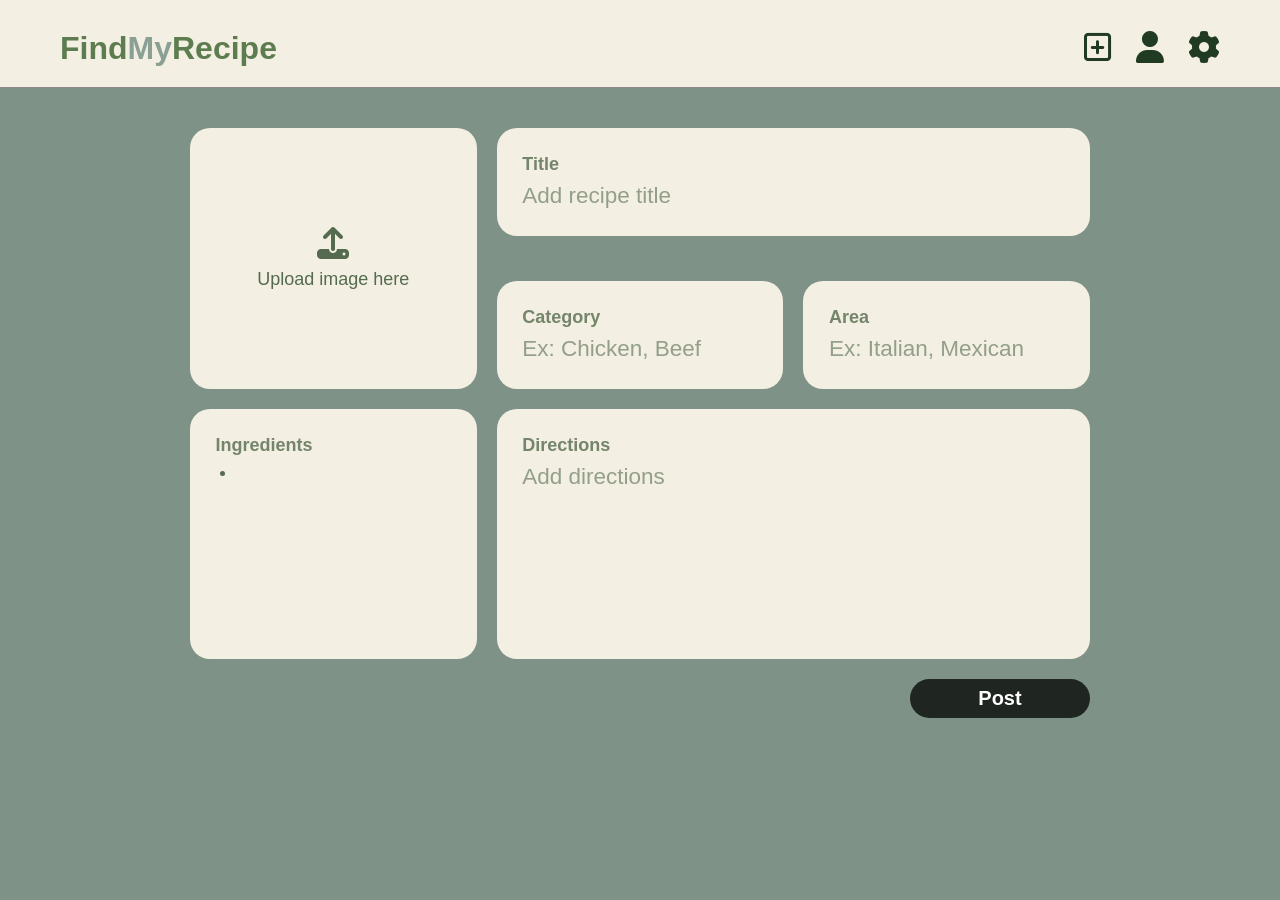
==== pages/addnew.html @ 52a0080b "edit button on addnew.html" ====
<!DOCTYPE html>
<html lang="en">
<head>
    <meta charset="UTF-8">
    <title>Add New Recipe</title>
    <link rel="stylesheet" href="../css/addnew.css">
    <link rel="stylesheet" href="https://cdnjs.cloudflare.com/ajax/libs/font-awesome/6.5.0/css/all.min.css"/>
    <link rel="stylesheet" href="https://fonts.cdnfonts.com/css/glacial-indifference-2">
    <link href="https://fonts.cdnfonts.com/css/glacial-indifference-2" rel="stylesheet">
    <script src="../js/addnew.js" defer></script>
</head>

<body>

  <header class="navbar">
    <a href="../index.html" class="logo">
        Find<span class="highlight">My</span>Recipe
    </a>

    <div class="nav-icons">
        <a href="../pages/addnew.html"><i class="fa-regular fa-square-plus"></i></a>
        <a href="../pages/profile.html"><i class="fa-solid fa-user"></i></a>
        <a href="../pages/settings.html"><i class="fa-solid fa-gear"></i></a>
    </div>
    </header>

    <div class="container">

    <!-- PROFILE HEADER -->
    <div class="profile-header">

        <!-- PROFILE INFO -->
        <div class="profile-left">
            <div id="currentProfile"></div>
        </div>

    </div>

    <div class="grid">
        <div class="card image-upload">
            <input type="file" id="imageInput" hidden>

            <label for="imageInput" id="imageLabel">
                <i class="fa-solid fa-upload"></i>
                <span>Upload image here</span>
            </label>

            <div class="image-preview-wrapper">
                <img id="preview" />
                <button class="edit-btn"><i class="fa-solid fa-pencil"></i></button>
            </div>
        </div>

        <div class="card title">
            <h1>Title</h1>
            <div class="placeholder" contenteditable="true" data-placeholder="Add recipe title"></div>
        </div>

        <div class="card small">
            <h1>Category</h1>
            <div class="placeholder" contenteditable="true" data-placeholder="Ex: Chicken, Beef"></div> 
        </div>

        <div class="card small">
            <h1>Area</h1>
            <div class="placeholder" contenteditable="true" data-placeholder="Ex: Italian, Mexican"></div>
        </div>

        <div class="card ingredients">
            <h1>Ingredients</h1>
                <ul class="ingredients-list" contenteditable="true">
                    <li></li>
                </ul>
        </div>

        <div class="card directions">
            <h1>Directions</h1>
            <div class="placeholder" contenteditable="true" data-placeholder="Add directions"></div>
        </div>

        <div class="post">
            <button class="post-btn">Post</button>
        </div>



    </div>

</div>

</body>
</html>
---- css/addnew.css ----
* {
  box-sizing: border-box;
}

body {
  margin: 0;
  background-color: #7f9287;
  justify-content: center;
  align-items: center;
  min-height: 100vh;
}

/* Brand font */
.logo,
h1,
.placeholder,
.post-btn,
label span,
.current-profile-info p,
.card li  {
  font-family: 'Glacial Indifference', sans-serif;
}

.navbar a {
  text-decoration: none;
}

/* GLOBAL DARK MODE */
/* Base */
body.dark-mode {
  background: #1f2521;
  color: #f5f1e8;
}

/* Navbar / Header */
body.dark-mode .navbar,
body.dark-mode header {
  background: #2b2b2b;
  color: #f5f5f5;
}

/* Footer */
body.dark-mode .footer,
body.dark-mode footer {
  background: #222;
  color: #f5f5f5;
}

/* Links (nav + footer) */
body.dark-mode .navbar a,
body.dark-mode .footer a,
body.dark-mode header a,
body.dark-mode footer a,
body.dark-mode .current-profile-info p {
  color: #f5f5f5;
}

body.dark-mode .card,
body.dark-mode .card i,
body.dark-mode .card span  {
  background-color: #556b4f;
  color: #f5f5f5;
  transition: 0.25s ease;
}

body.dark-mode .card i:hover,
body.dark-mode .card span:hover  {
  color: #7f9287;
}

body.dark-mode .post-btn {
  background-color: #f5f1e8;
  color: #203b22;
}

body.dark-mode .post-btn:hover {
  background-color: #ddd6c3;
}

/* Navigation bar */
.navbar {
  display: flex;
  justify-content: space-between;
  align-items: center;
  padding: 30px 60px 20px;
  border-bottom: 1px solid #8a8a8a;
  background-color: #f3efe2;
}

.logo {
  font-size: 2rem;
  font-weight: 700;
  color: #5d7c4f;
}

.highlight {
  color: #8ba094;
  font-weight: 700;
}

/* Navigation icons */
.nav-icons {
  display: flex;
  gap: 24px;
}

.nav-icons a {
  color: #203b22;
  font-size: 2rem;
  text-decoration: none;
}

.container {
  width: min(80vw, 900px);
  margin: 0 auto;
  padding: 0;
  align-items: center;
}

/* Profile header */
.profile-header {
  display: flex;
  justify-content: space-between;
  padding: 1.25rem 0 0;
  align-items: center;
  gap: 28px;
  margin: 0 auto;
}

.current-profile-card {
  /* padding: 0; */
  height: 10%;
  display: flex;
  /* align-items: left; */
  justify-content: left;
  gap: min(1.5rem, 3vw);
}

.current-profile-card img {
  width: min(3rem, 7vw);
  height: min(3rem, 7vw);
  border-radius: 50%;
  object-fit: cover;
  flex-shrink: 0;
}

.current-profile-info {
  display: flex;
  align-items: center;
}

.current-profile-info p {
  margin: 0;
  font-size: min(2rem, 3vw);
  font-weight: bold;
  color: #111;
  line-height: 1.05;
}

/* GRID LAYOUT */
.grid {
  margin: 20px auto;
  display: grid;
  grid-template-columns: 1fr 1fr 1fr;
  grid-template-rows: 0.3fr;
  gap: 20px;
}

.card {
  background-color: #f3efe2;
  border-radius: 20px;
  padding: 2vh 2vw;
  color: #556b4f;
}

.image-upload {
  grid-row: span 2;
  display: flex;
  justify-content: center;
  align-items: center;
  text-align: center;
  height: max(29vh, 220px);
}

#imageLabel {
  display: flex;
  flex-direction: column;
  align-items: center;
  justify-content: center;
  gap: 10px;
  cursor: pointer;
  color: #556b4f;
  height: 100%;
  width: 100%;
  transition: 0.25s ease;
}

#imageLabel:hover {
  color:#203b22;
}

#imageLabel i {
  font-size: 2rem;
  z-index: 2;
}

#imageLabel span {
  font-size: 18px;
  z-index: 2;
}

.image-preview-wrapper {
  position: absolute;
  z-index: 1;
  width: 100%;
  height: 100%;
}

#preview {
  width: 100%;
  height: 100%;
  border-radius: 20px;
  display: none;
}

/* IMAGE EDIT BUTTON */
.edit-btn {
  display: none;
}

.image-preview-wrapper.has-image .edit-btn {
  display: block;
  position: absolute;
  top: 1rem;
  right: 1rem;
  background: white;
  border: none;
  border-radius: 50%;
  padding: 10px;
  font-size: 1rem;
  cursor: pointer;
  opacity: 1;
  transition: 0.25s ease;
}

.image-preview-wrapper.has-image:hover .edit-btn {
  scale: 1.1;
  opacity: 0.8;
}

.title {
  grid-column: span 2;
  height: max(12vh, 100px);
}

.small {
  height: max(12vh, 100px);
}

[contenteditable="true"] {
  outline: none;
  cursor: text;
}

[contenteditable="true"]:empty:before {
    content: attr(data-placeholder);
    opacity: 0.6;
}

.ingredients {
    height: 250px;
}

.ingredients-list {
    padding-left: 20px;
    margin: 0;
}

.ingredients-list li {
    margin-bottom: 6px;
}

.directions {
    grid-column: span 2;
    height: 250px;
}

.description {
    grid-column: span 2;
    height: 50%;
}

.image-upload {
  padding: 0;
  position: relative;
  cursor: pointer;
}

#preview {
    width: 100%;
    height: 100%;
    object-fit: cover;
    border-radius: 20px;
    display: none;
}

h1 {
    margin: 8px 0 8px;
    padding: 0;
    font-size: max(2vh, 14px);
    font-weight: bold;
    opacity: 0.8;
    cursor: default;
}

.placeholder {
    padding: 0;
    font-size: max(2.5vh, 16px);
}

.post {
  margin: 0;
  grid-column: span 3;
  display: flex;
  justify-content: flex-end;
}

.post-btn {
    background-color: #1f2521;
    color: white;
    width: 20%;
    padding: 0.5rem 3rem;
    border-radius: 25px;
    border: none;
    font-size: 1.25rem;
    font-weight: bold;
    cursor: pointer;
    transition: 0.25s ease;
 }

 .post-btn:hover {
    background-color: #2b2b2b;
 }
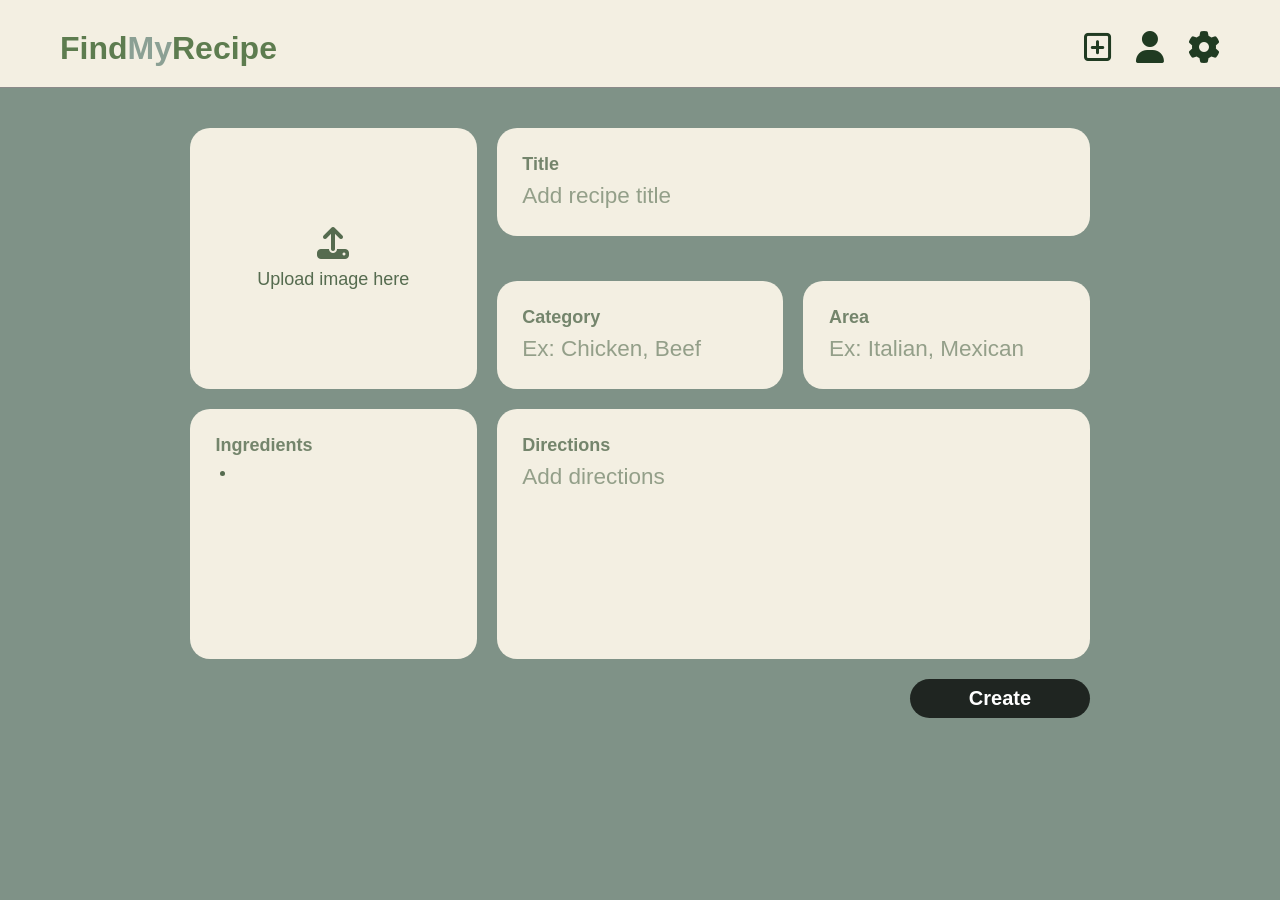
==== commit cc0a1a71: "postBtn > createBtn" ====
--- a/pages/addnew.html
+++ b/pages/addnew.html
@@ -36,7 +36,10 @@
 
     </div>
 
+    <!-- GRID -->
     <div class="grid">
+
+        <!-- RECIPE IMAGE -->
         <div class="card image-upload">
             <input type="file" id="imageInput" hidden>
 
@@ -51,21 +54,25 @@
             </div>
         </div>
 
+        <!-- RECIPE TITLE -->
         <div class="card title">
             <h1>Title</h1>
             <div class="placeholder" contenteditable="true" data-placeholder="Add recipe title"></div>
         </div>
 
+        <!-- RECIPE CATEGORY -->        
         <div class="card small">
             <h1>Category</h1>
             <div class="placeholder" contenteditable="true" data-placeholder="Ex: Chicken, Beef"></div> 
         </div>
 
+        <!-- RECIPE AREA -->
         <div class="card small">
             <h1>Area</h1>
             <div class="placeholder" contenteditable="true" data-placeholder="Ex: Italian, Mexican"></div>
         </div>
 
+        <!-- RECIPE INGREDIENTS -->
         <div class="card ingredients">
             <h1>Ingredients</h1>
                 <ul class="ingredients-list" contenteditable="true">
@@ -73,13 +80,15 @@
                 </ul>
         </div>
 
+        <!-- RECIPE DIRECTION -->
         <div class="card directions">
             <h1>Directions</h1>
             <div class="placeholder" contenteditable="true" data-placeholder="Add directions"></div>
         </div>
 
-        <div class="post">
-            <button class="post-btn">Post</button>
+        <!-- CREATE RECIPE -->
+        <div class="create">
+            <button class="create-btn">Create</button>
         </div>
 
 
--- a/css/addnew.css
+++ b/css/addnew.css
@@ -14,7 +14,7 @@
 .logo,
 h1,
 .placeholder,
-.post-btn,
+.create-btn,
 label span,
 .current-profile-info p,
 .card li  {
@@ -68,12 +68,12 @@
   color: #7f9287;
 }
 
-body.dark-mode .post-btn {
+body.dark-mode .create-btn {
   background-color: #f5f1e8;
   color: #203b22;
 }
 
-body.dark-mode .post-btn:hover {
+body.dark-mode .create-btn:hover {
   background-color: #ddd6c3;
 }
 
@@ -180,6 +180,9 @@
   align-items: center;
   text-align: center;
   height: max(29vh, 220px);
+  padding: 0;
+  position: relative;
+  cursor: pointer;
 }
 
 #imageLabel {
@@ -217,10 +220,11 @@
 }
 
 #preview {
-  width: 100%;
-  height: 100%;
-  border-radius: 20px;
-  display: none;
+    width: 100%;
+    height: 100%;
+    object-fit: cover;
+    border-radius: 20px;
+    display: none;
 }
 
 /* IMAGE EDIT BUTTON */
@@ -290,19 +294,6 @@
     height: 50%;
 }
 
-.image-upload {
-  padding: 0;
-  position: relative;
-  cursor: pointer;
-}
-
-#preview {
-    width: 100%;
-    height: 100%;
-    object-fit: cover;
-    border-radius: 20px;
-    display: none;
-}
 
 h1 {
     margin: 8px 0 8px;
@@ -318,14 +309,14 @@
     font-size: max(2.5vh, 16px);
 }
 
-.post {
+.create {
   margin: 0;
   grid-column: span 3;
   display: flex;
   justify-content: flex-end;
 }
 
-.post-btn {
+.create-btn {
     background-color: #1f2521;
     color: white;
     width: 20%;
@@ -338,6 +329,6 @@
     transition: 0.25s ease;
  }
 
- .post-btn:hover {
+ .create-btn:hover {
     background-color: #2b2b2b;
  }
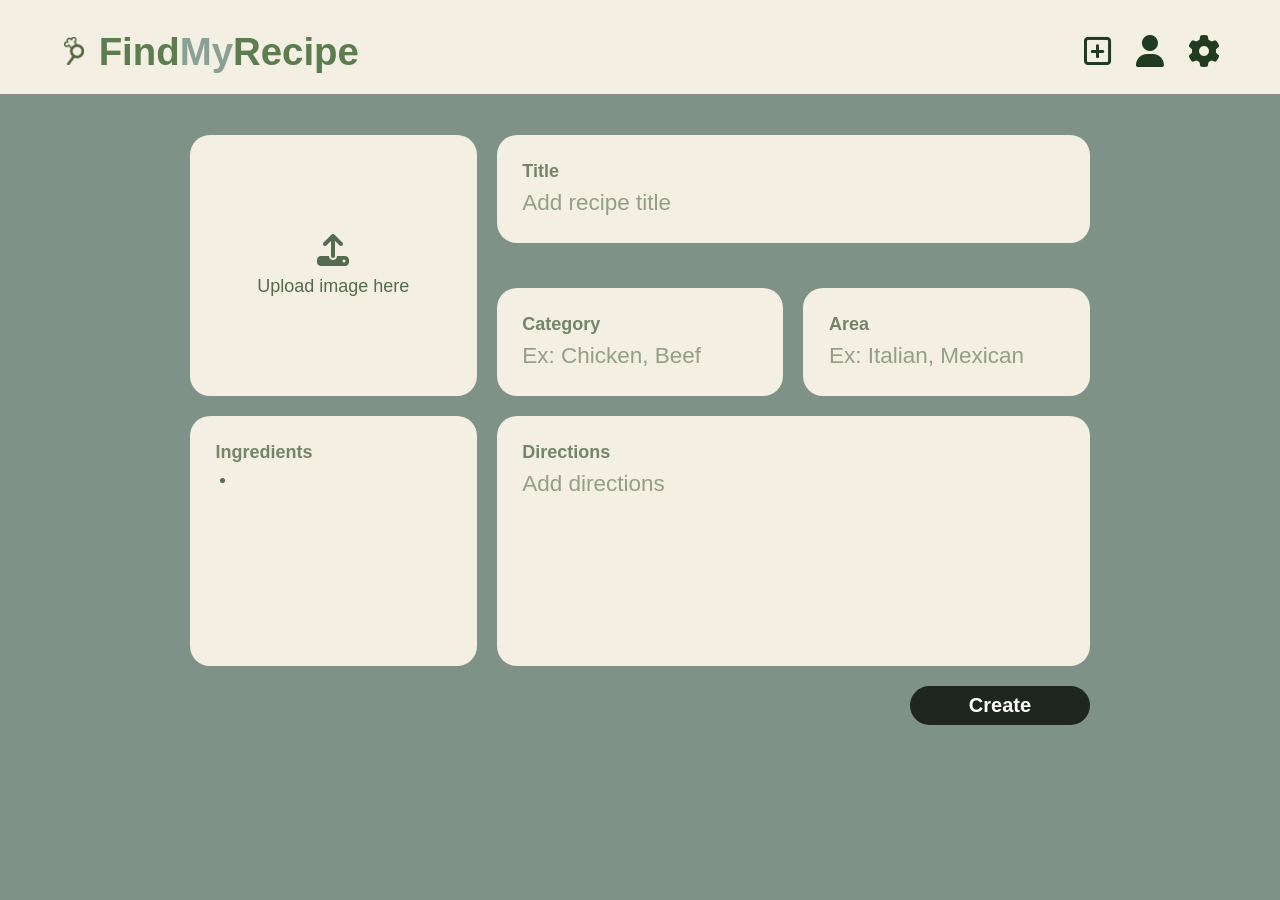
==== commit 149674cc: "add logo icon" ====
--- a/pages/addnew.html
+++ b/pages/addnew.html
@@ -14,6 +14,7 @@
 
   <header class="navbar">
     <a href="../index.html" class="logo">
+        <img src="../images/logo.png" alt="logo" class="logo-icon">
         Find<span class="highlight">My</span>Recipe
     </a>
 
--- a/css/addnew.css
+++ b/css/addnew.css
@@ -88,9 +88,16 @@
 }
 
 .logo {
-  font-size: 2rem;
+  font-size: clamp(2rem, 3vw, 2.8rem);
   font-weight: 700;
   color: #5d7c4f;
+  gap: 1rem;
+}
+
+.logo-icon {
+  width: 1.75rem;
+  height: 1.75rem;
+  object-fit: contain;
 }
 
 .highlight {
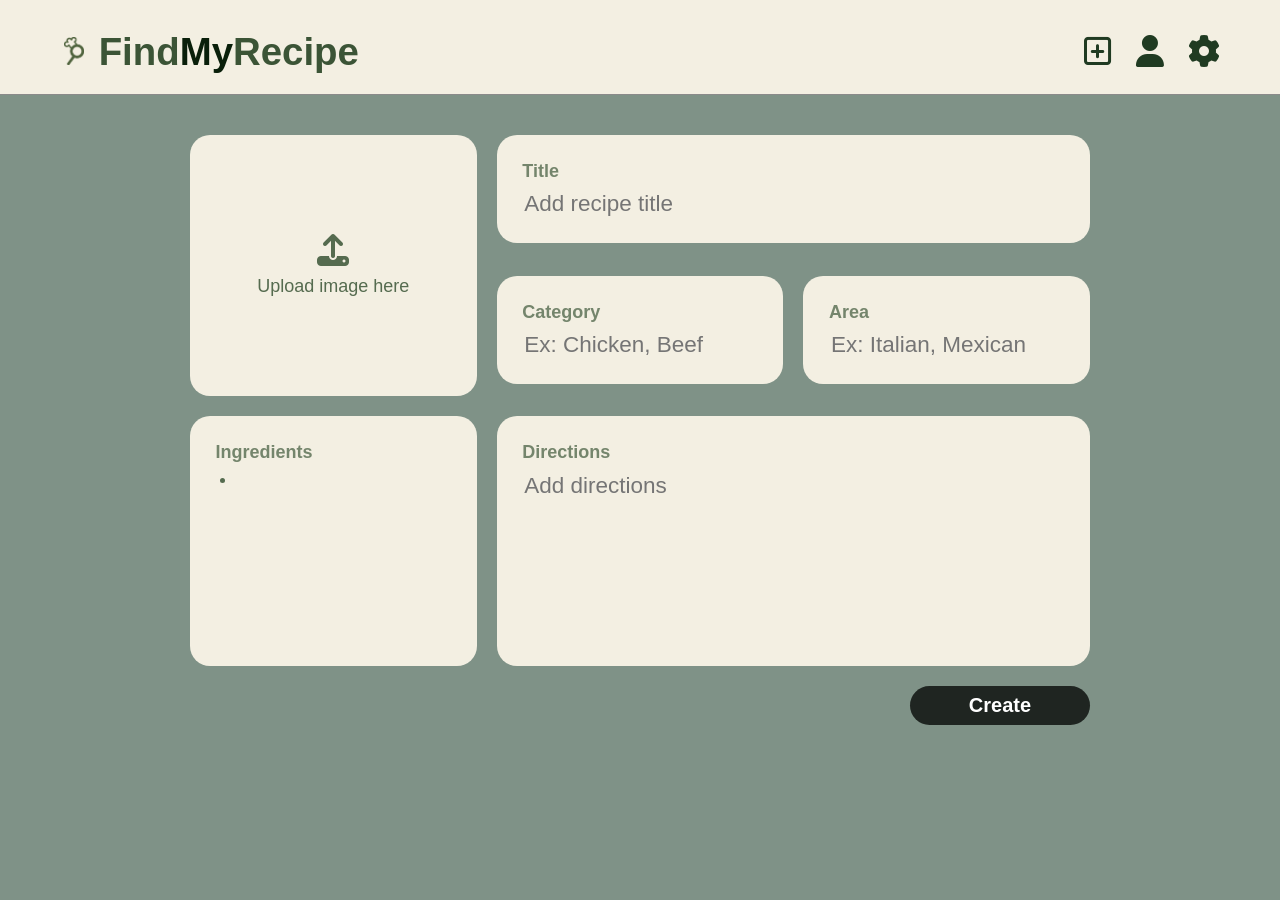
==== commit 485a527c: "finalized form validation + local root colors + styling cleanup + js cleanup" ====
--- a/pages/addnew.html
+++ b/pages/addnew.html
@@ -1,102 +1,93 @@
 <!DOCTYPE html>
 <html lang="en">
-<head>
-    <meta charset="UTF-8">
-    <title>Add New Recipe</title>
-    <link rel="stylesheet" href="../css/addnew.css">
-    <link rel="stylesheet" href="https://cdnjs.cloudflare.com/ajax/libs/font-awesome/6.5.0/css/all.min.css"/>
-    <link rel="stylesheet" href="https://fonts.cdnfonts.com/css/glacial-indifference-2">
-    <link href="https://fonts.cdnfonts.com/css/glacial-indifference-2" rel="stylesheet">
-    <script src="../js/addnew.js" defer></script>
-</head>
+    <head>
+        <meta charset="UTF-8">
+        <title>Add New Recipe</title>
+        <link rel="stylesheet" href="../css/addnew.css">
+        <link rel="stylesheet" href="https://cdnjs.cloudflare.com/ajax/libs/font-awesome/6.5.0/css/all.min.css"/>
+        <link rel="stylesheet" href="https://fonts.cdnfonts.com/css/glacial-indifference-2">
+        <link href="https://fonts.cdnfonts.com/css/glacial-indifference-2" rel="stylesheet">
+    </head>
 
-<body>
+    <body>
 
-  <header class="navbar">
-    <a href="../index.html" class="logo">
-        <img src="../images/logo.png" alt="logo" class="logo-icon">
-        Find<span class="highlight">My</span>Recipe
-    </a>
+    <div data-include="header-simple"></div>
 
-    <div class="nav-icons">
-        <a href="../pages/addnew.html"><i class="fa-regular fa-square-plus"></i></a>
-        <a href="../pages/profile.html"><i class="fa-solid fa-user"></i></a>
-        <a href="../pages/settings.html"><i class="fa-solid fa-gear"></i></a>
-    </div>
-    </header>
+        <div class="container">
+        <!-- PROFILE HEADER -->
+            <div class="profile-header">
 
-    <div class="container">
+                <!-- PROFILE INFO -->
+                <div class="profile-left">
+                    <div id="currentProfile"></div>
+                </div>
 
-    <!-- PROFILE HEADER -->
-    <div class="profile-header">
+            </div>
 
-        <!-- PROFILE INFO -->
-        <div class="profile-left">
-            <div id="currentProfile"></div>
-        </div>
+            <!-- GRID -->
+            <div class="grid">
 
-    </div>
+                <!-- RECIPE IMAGE -->
+                <div class="card image-upload">
+                    <input type="file" id="imageInput" hidden>
 
-    <!-- GRID -->
-    <div class="grid">
+                    <label for="imageInput" id="imageLabel">
+                        <i class="fa-solid fa-upload"></i>
+                        <span>Upload image here</span>
+                    </label>
 
-        <!-- RECIPE IMAGE -->
-        <div class="card image-upload">
-            <input type="file" id="imageInput" hidden>
+                    <div class="image-preview-wrapper">
+                        <img id="preview" />
+                        <button class="edit-btn"><i class="fa-solid fa-pencil"></i></button>
+                    </div>
+                </div>
 
-            <label for="imageInput" id="imageLabel">
-                <i class="fa-solid fa-upload"></i>
-                <span>Upload image here</span>
-            </label>
+                <!-- RECIPE TITLE -->
+                <div class="card title input-control">
+                    <h1>Title</h1>
+                    <input type="text" class="input-field" maxlength="50" placeholder="Add recipe title">
+                    <div class="error-message"></div>
+                </div>
 
-            <div class="image-preview-wrapper">
-                <img id="preview" />
-                <button class="edit-btn"><i class="fa-solid fa-pencil"></i></button>
+                <!-- RECIPE CATEGORY -->
+                <div class="card small input-control">
+                    <h1>Category</h1>
+                    <input type="text" class="input-field" maxlength="20" placeholder="Ex: Chicken, Beef">
+                    <div class="error-message"></div>
+                </div>
+
+                <!-- RECIPE AREA -->
+                <div class="card small input-control">
+                    <h1>Area</h1>
+                    <input type="text" class="input-field" maxlength="20" placeholder="Ex: Italian, Mexican">
+                    <div class="error-message"></div>
+                </div>
+
+                <!-- RECIPE INGREDIENTS -->
+                <div class="card ingredients input-control">
+                    <h1>Ingredients</h1>
+                    <ul class="ingredients-list" contenteditable="true">
+                        <li></li>
+                    </ul>
+                    <div class="error-message"></div>
+                </div>
+
+                <!-- RECIPE DIRECTION -->
+                <div class="card directions input-control">
+                    <h1>Directions</h1>
+                    <textarea class="input-field" placeholder="Add directions"></textarea>
+                    <div class="error-message"></div>
+                </div>
+
+                <!-- CREATE RECIPE -->
+                <div class="create">
+                    <button class="create-btn">Create</button>
+                </div>
             </div>
         </div>
 
-        <!-- RECIPE TITLE -->
-        <div class="card title">
-            <h1>Title</h1>
-            <div class="placeholder" contenteditable="true" data-placeholder="Add recipe title"></div>
-        </div>
-
-        <!-- RECIPE CATEGORY -->        
-        <div class="card small">
-            <h1>Category</h1>
-            <div class="placeholder" contenteditable="true" data-placeholder="Ex: Chicken, Beef"></div> 
-        </div>
-
-        <!-- RECIPE AREA -->
-        <div class="card small">
-            <h1>Area</h1>
-            <div class="placeholder" contenteditable="true" data-placeholder="Ex: Italian, Mexican"></div>
-        </div>
-
-        <!-- RECIPE INGREDIENTS -->
-        <div class="card ingredients">
-            <h1>Ingredients</h1>
-                <ul class="ingredients-list" contenteditable="true">
-                    <li></li>
-                </ul>
-        </div>
-
-        <!-- RECIPE DIRECTION -->
-        <div class="card directions">
-            <h1>Directions</h1>
-            <div class="placeholder" contenteditable="true" data-placeholder="Add directions"></div>
-        </div>
-
-        <!-- CREATE RECIPE -->
-        <div class="create">
-            <button class="create-btn">Create</button>
-        </div>
-
-
-
-    </div>
-
-</div>
-
-</body>
-</html>+        <script src="../js/includes.js"></script>
+        <script src="../js/nav.js"></script>
+        <script src="../js/addnew.js"></script>
+    </body>
+</html>
--- a/css/addnew.css
+++ b/css/addnew.css
@@ -1,23 +1,75 @@
+/* ROOT VARIABLES */
+:root {
+  /* Base colors */
+  --bg-main: #7f9287;
+  --bg-card: #f3efe2;
+  --bg-navbar: #f3efe2;
+  --bg-button: #1f2521;
+
+  /* Text colors */
+  --text-primary: #203b22;
+  --text-secondary: #556b4f;
+  --text-light: #111;
+  --text-white: #ffffff;
+
+  /* Accent */
+  --accent-main: #3B5436;
+  --accent-highlight: #091f0a;
+
+  /* Borders + shadows */
+  --border-light: #8a8a8a;
+  --border-soft: #c8c1b2;
+  --shadow-soft: rgba(0, 0, 0, 0.15);
+
+  /* Error */
+  --error: #e74c3c;
+
+  /* Hover */
+  --hover-dark: #2b2b2b;
+}
+
+/* DARK MODE */
+body.dark-mode {
+  --bg-main: #121212;
+  --bg-card: #1F1F1F;
+  --bg-navbar: #1F1F1F;
+  --bg-button: #86AC4D;
+
+  --text-primary: #D3D8DF;
+  --text-secondary: #B6BFC9;
+  --text-light: #D3D8DF;
+
+  --accent-main: #97b389;
+  --accent-highlight: #D3D8DF;
+
+  --border-light: rgba(255, 255, 255, 0.12);
+  --border-soft: rgba(255, 255, 255, 0.12);
+
+  --error: #ef9085;
+
+  --hover-dark: #4A5E29;
+}
+
+/* GLOBAL */
 * {
   box-sizing: border-box;
 }
 
 body {
   margin: 0;
-  background-color: #7f9287;
-  justify-content: center;
-  align-items: center;
+  background-color: var(--bg-main);
   min-height: 100vh;
 }
 
-/* Brand font */
+/* BRAND FONT */
 .logo,
 h1,
 .placeholder,
 .create-btn,
 label span,
 .current-profile-info p,
-.card li  {
+.card li, 
+.error-message  {
   font-family: 'Glacial Indifference', sans-serif;
 }
 
@@ -25,72 +77,20 @@
   text-decoration: none;
 }
 
-/* GLOBAL DARK MODE */
-/* Base */
-body.dark-mode {
-  background: #1f2521;
-  color: #f5f1e8;
-}
-
-/* Navbar / Header */
-body.dark-mode .navbar,
-body.dark-mode header {
-  background: #2b2b2b;
-  color: #f5f5f5;
-}
-
-/* Footer */
-body.dark-mode .footer,
-body.dark-mode footer {
-  background: #222;
-  color: #f5f5f5;
-}
-
-/* Links (nav + footer) */
-body.dark-mode .navbar a,
-body.dark-mode .footer a,
-body.dark-mode header a,
-body.dark-mode footer a,
-body.dark-mode .current-profile-info p {
-  color: #f5f5f5;
-}
-
-body.dark-mode .card,
-body.dark-mode .card i,
-body.dark-mode .card span  {
-  background-color: #556b4f;
-  color: #f5f5f5;
-  transition: 0.25s ease;
-}
-
-body.dark-mode .card i:hover,
-body.dark-mode .card span:hover  {
-  color: #7f9287;
-}
-
-body.dark-mode .create-btn {
-  background-color: #f5f1e8;
-  color: #203b22;
-}
-
-body.dark-mode .create-btn:hover {
-  background-color: #ddd6c3;
-}
-
-/* Navigation bar */
+/* NAVBAR */
 .navbar {
   display: flex;
   justify-content: space-between;
   align-items: center;
   padding: 30px 60px 20px;
-  border-bottom: 1px solid #8a8a8a;
-  background-color: #f3efe2;
+  border-bottom: 1px solid var(--border-light);
+  background-color: var(--bg-navbar);
 }
 
 .logo {
   font-size: clamp(2rem, 3vw, 2.8rem);
   font-weight: 700;
-  color: #5d7c4f;
+  color: var(--accent-main);
   gap: 1rem;
 }
 
@@ -101,22 +101,83 @@
 }
 
 .highlight {
-  color: #8ba094;
+  color: var(--accent-highlight);
   font-weight: 700;
 }
 
-/* Navigation icons */
 .nav-icons {
   display: flex;
   gap: 24px;
 }
 
 .nav-icons a {
-  color: #203b22;
+  color: var(--text-primary);
   font-size: 2rem;
   text-decoration: none;
-}
-
+  transition: 0.25s ease;
+}
+
+.nav-icons a:hover {
+  color: var(--text-secondary);
+}
+
+/* HAMBURGER */
+.menu-toggle {
+  display: none;
+  background: transparent;
+  border: none;
+  color: var(--text-primary);
+  font-size: 2rem;
+  cursor: pointer;
+}
+
+body.dark-mode .menu-toggle,
+body.dark-mode .nav-icons a {
+  color: #f5f5f5;
+}
+
+@media (max-width: 900px) {
+  .navbar {
+    flex-wrap: wrap;
+    padding: 20px;
+    gap: 12px;
+    position: relative;
+  }
+
+  .menu-toggle {
+    display: block;
+    margin-left: auto;
+  }
+
+  .nav-icons {
+    display: none;
+    position: absolute;
+    top: calc(100% + 8px);
+    right: 16px;
+    flex-direction: column;
+    align-items: center;
+    gap: 18px;
+    padding: 18px 20px;
+    background-color: var(--bg-navbar);
+    border: 1px solid var(--border-soft);
+    border-radius: 16px;
+    box-shadow: 0 12px 28px var(--shadow-soft);
+    z-index: 1000;
+    min-width: 64px;
+  }
+
+  .nav-icons.show {
+    display: flex;
+  }
+
+  body.dark-mode .nav-icons {
+    background-color: var(--bg-navbar);
+    border-color: var(--border-soft);
+    box-shadow: 0 12px 28px var(--shadow-soft);
+  }
+}
+
+/* LAYOUT */
 .container {
   width: min(80vw, 900px);
   margin: 0 auto;
@@ -124,7 +185,6 @@
   align-items: center;
 }
 
-/* Profile header */
 .profile-header {
   display: flex;
   justify-content: space-between;
@@ -135,10 +195,8 @@
 }
 
 .current-profile-card {
-  /* padding: 0; */
   height: 10%;
   display: flex;
-  /* align-items: left; */
   justify-content: left;
   gap: min(1.5rem, 3vw);
 }
@@ -160,7 +218,7 @@
   margin: 0;
   font-size: min(2rem, 3vw);
   font-weight: bold;
-  color: #111;
+  color: var(--text-light);
   line-height: 1.05;
 }
 
@@ -169,25 +227,32 @@
   margin: 20px auto;
   display: grid;
   grid-template-columns: 1fr 1fr 1fr;
-  grid-template-rows: 0.3fr;
   gap: 20px;
 }
 
 .card {
-  background-color: #f3efe2;
+  background-color: var(--bg-card);
   border-radius: 20px;
   padding: 2vh 2vw;
-  color: #556b4f;
-}
-
+  color: var(--text-secondary);
+}
+
+.card h1 {
+  margin: 8px 0 8px;
+  padding: 0;
+  font-size: max(2vh, 14px);
+  font-weight: bold;
+  opacity: 0.8;
+  cursor: default;
+}
+
+/* IMAGE UPLOAD */
 .image-upload {
   grid-row: span 2;
   display: flex;
   justify-content: center;
   align-items: center;
-  text-align: center;
   height: max(29vh, 220px);
-  padding: 0;
   position: relative;
   cursor: pointer;
 }
@@ -199,14 +264,14 @@
   justify-content: center;
   gap: 10px;
   cursor: pointer;
-  color: #556b4f;
+  color: var(--text-secondary);
   height: 100%;
   width: 100%;
   transition: 0.25s ease;
 }
 
 #imageLabel:hover {
-  color:#203b22;
+  color: var(--text-primary);
 }
 
 #imageLabel i {
@@ -217,6 +282,14 @@
 #imageLabel span {
   font-size: 18px;
   z-index: 2;
+}
+
+#preview {
+  width: 100%;
+  height: 100%;
+  object-fit: cover;
+  border-radius: 20px;
+  display: none;
 }
 
 .image-preview-wrapper {
@@ -226,14 +299,6 @@
   height: 100%;
 }
 
-#preview {
-    width: 100%;
-    height: 100%;
-    object-fit: cover;
-    border-radius: 20px;
-    display: none;
-}
-
 /* IMAGE EDIT BUTTON */
 .edit-btn {
   display: none;
@@ -244,7 +309,7 @@
   position: absolute;
   top: 1rem;
   right: 1rem;
-  background: white;
+  background: var(--text-white);
   border: none;
   border-radius: 50%;
   padding: 10px;
@@ -259,6 +324,7 @@
   opacity: 0.8;
 }
 
+/* SPECIFIC CARDS */
 .title {
   grid-column: span 2;
   height: max(12vh, 100px);
@@ -268,74 +334,87 @@
   height: max(12vh, 100px);
 }
 
-[contenteditable="true"] {
+[contenteditable="true"]:empty:before {
+  content: attr(data-placeholder);
+  opacity: 0.6;
+}
+
+.ingredients {
+  height: 250px;
+}
+
+.ingredients-list {
+  padding-left: 20px;
+  margin: 0;
+  max-height: 180px;
+  overflow-y: auto;
+}
+
+.ingredients-list li {
+  margin-bottom: 6px;
+}
+
+.directions {
+  grid-column: span 2;
+  max-height: 250px;
+  overflow-y: auto;
+}
+
+/* INPUT FIELD */
+.input-field {
+  width: 100%;
+  border: none;
+  background: transparent;
+  font-family: 'Glacial Indifference', sans-serif;
+  font-size: max(2.5vh, 16px);
+  color: inherit;
   outline: none;
-  cursor: text;
-}
-
-[contenteditable="true"]:empty:before {
-    content: attr(data-placeholder);
-    opacity: 0.6;
-}
-
-.ingredients {
-    height: 250px;
-}
-
-.ingredients-list {
-    padding-left: 20px;
-    margin: 0;
-}
-
-.ingredients-list li {
-    margin-bottom: 6px;
-}
-
-.directions {
-    grid-column: span 2;
-    height: 250px;
-}
-
-.description {
-    grid-column: span 2;
-    height: 50%;
-}
-
-
-h1 {
-    margin: 8px 0 8px;
-    padding: 0;
-    font-size: max(2vh, 14px);
-    font-weight: bold;
-    opacity: 0.8;
-    cursor: default;
-}
-
-.placeholder {
-    padding: 0;
-    font-size: max(2.5vh, 16px);
-}
-
+}
+
+textarea.input-field {
+  resize: none;
+  height: 100%;
+  max-height: 180px;
+  overflow-y: auto;
+}
+
+/* ERRORS */
+.input-control.error .input-field,
+.input-control.error textarea {
+  border-bottom: 2px solid var(--error);
+}
+
+.error-message {
+  font-size: 0.6rem;
+  color: var(--error);
+  display: none;
+}
+
+.input-control.error .error-message {
+  display: block;
+}
+
+
+/* CREATE BUTTON */
 .create {
-  margin: 0;
   grid-column: span 3;
   display: flex;
   justify-content: flex-end;
 }
 
 .create-btn {
-    background-color: #1f2521;
-    color: white;
-    width: 20%;
-    padding: 0.5rem 3rem;
-    border-radius: 25px;
-    border: none;
-    font-size: 1.25rem;
-    font-weight: bold;
-    cursor: pointer;
-    transition: 0.25s ease;
+  background-color: var(--bg-button);
+  color: var(--text-white);
+  width: 20%;
+  padding: 0.5rem 3rem;
+  border-radius: 25px;
+  border: none;
+  font-size: 1.25rem;
+  font-weight: bold;
+  cursor: pointer;
+  transition: 0.25s ease;
  }
 
  .create-btn:hover {
-    background-color: #2b2b2b;
- }+  background-color: var(--hover-dark);
+ } 
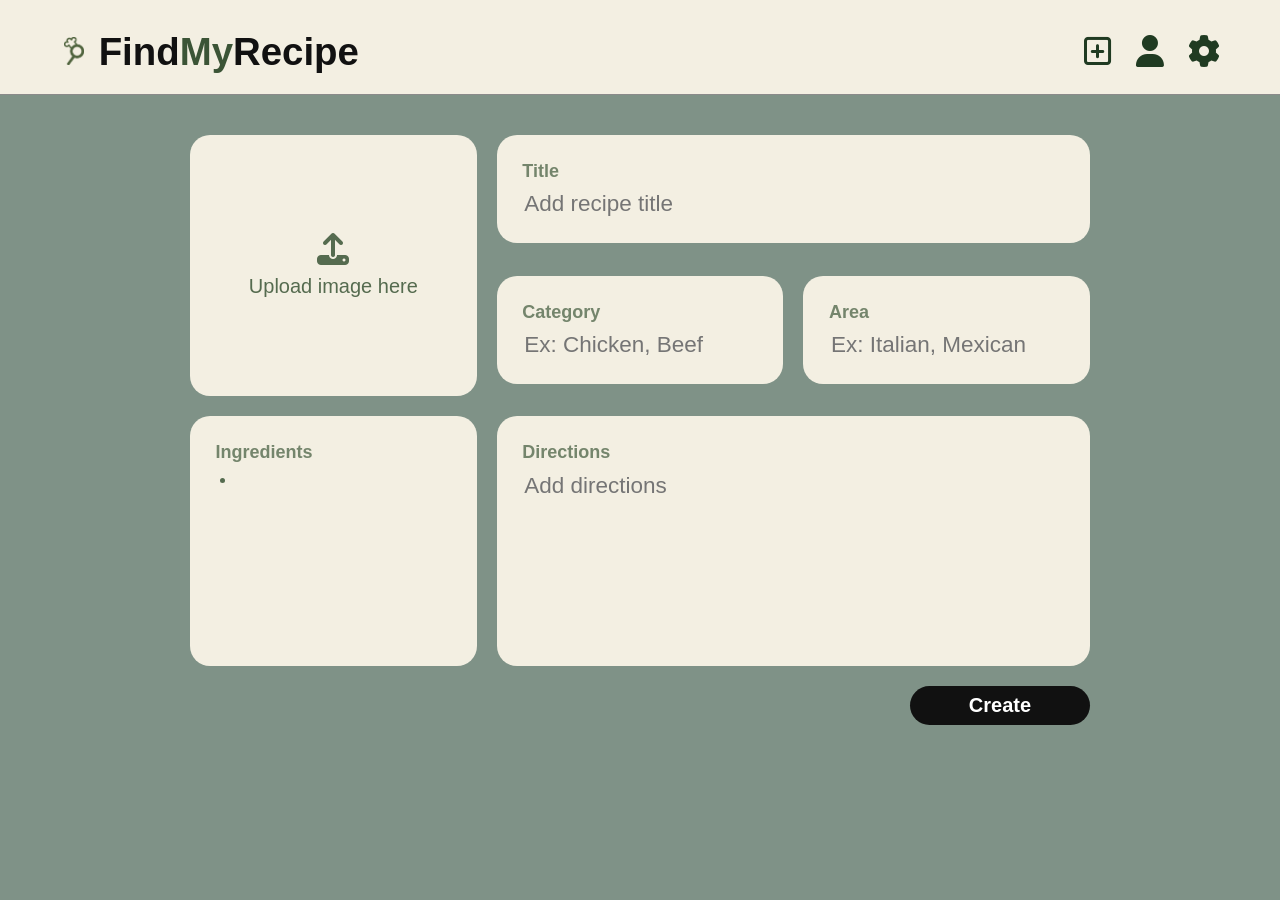
==== commit bb76f66f: "readme & responsive design & adding id + names to inputs in addnew.html (oops)" ====
--- a/pages/addnew.html
+++ b/pages/addnew.html
@@ -2,7 +2,10 @@
 <html lang="en">
     <head>
         <meta charset="UTF-8">
+        <meta name="viewport" content="width=device-width, initial-scale=1.0">
         <title>Add New Recipe</title>
+        <link rel="stylesheet" href="../css/variables.css">
+        <link rel="stylesheet" href="../css/nav.css">
         <link rel="stylesheet" href="../css/addnew.css">
         <link rel="stylesheet" href="https://cdnjs.cloudflare.com/ajax/libs/font-awesome/6.5.0/css/all.min.css"/>
         <link rel="stylesheet" href="https://fonts.cdnfonts.com/css/glacial-indifference-2">
@@ -37,7 +40,7 @@
                     </label>
 
                     <div class="image-preview-wrapper">
-                        <img id="preview" />
+                        <img id="preview" name="previewImage" />
                         <button class="edit-btn"><i class="fa-solid fa-pencil"></i></button>
                     </div>
                 </div>
@@ -45,28 +48,28 @@
                 <!-- RECIPE TITLE -->
                 <div class="card title input-control">
                     <h1>Title</h1>
-                    <input type="text" class="input-field" maxlength="50" placeholder="Add recipe title">
+                    <input type="text" id="titleInput" name="title" class="input-field" placeholder="Add recipe title">
                     <div class="error-message"></div>
                 </div>
 
                 <!-- RECIPE CATEGORY -->
                 <div class="card small input-control">
                     <h1>Category</h1>
-                    <input type="text" class="input-field" maxlength="20" placeholder="Ex: Chicken, Beef">
+                    <input type="text" id="categoryInput" name="category" class="input-field" placeholder="Ex: Chicken, Beef">
                     <div class="error-message"></div>
                 </div>
 
                 <!-- RECIPE AREA -->
                 <div class="card small input-control">
                     <h1>Area</h1>
-                    <input type="text" class="input-field" maxlength="20" placeholder="Ex: Italian, Mexican">
+                    <input type="text" id="areaInput" name="area" class="input-field" placeholder="Ex: Italian, Mexican">
                     <div class="error-message"></div>
                 </div>
 
                 <!-- RECIPE INGREDIENTS -->
                 <div class="card ingredients input-control">
                     <h1>Ingredients</h1>
-                    <ul class="ingredients-list" contenteditable="true">
+                    <ul id="ingredientsInput" name="ingredients" class="ingredients-list" contenteditable="true">
                         <li></li>
                     </ul>
                     <div class="error-message"></div>
@@ -75,7 +78,7 @@
                 <!-- RECIPE DIRECTION -->
                 <div class="card directions input-control">
                     <h1>Directions</h1>
-                    <textarea class="input-field" placeholder="Add directions"></textarea>
+                    <textarea id="directionsInput" name="directions" class="input-field" placeholder="Add directions"></textarea>
                     <div class="error-message"></div>
                 </div>
 
--- a/css/variables.css
+++ b/css/variables.css
@@ -0,0 +1,68 @@
+/* ROOT VARIABLES */
+:root {
+  /* Base colors */
+  --bg-main: #f3efe2;
+  --bg-create: #7f9287;
+  --bg-card: #f3efe2;
+  --bg-navbar: #f3efe2;
+  --bg-button: #111;
+  --bg-green-button: #556b4f;
+  --bg-search-placeholder: #d8d8c8;
+  --bg-suggestion-hover: #e8e2d3;
+  --bg-green-button-hover: #4b6740;
+
+  /* Text colors */
+  --text-primary: #203b22;
+  --text-secondary: #556b4f;
+  --text-light: #111;
+  --text-cream: #f3efe2;
+  --text-white: #ffffff;
+  --text-black: #000000;
+  --text-hero: #556b4f;
+
+  /* Accent */
+  --accent-main: #3B5436;
+  --accent-highlight: #091f0a;
+
+  /* Borders + shadows */
+  --border-light: #8a8a8a;
+  --border-soft: #c8c1b2;
+  --shadow-soft: rgba(0, 0, 0, 0.15);
+
+  /* Error/Heart */
+  --red: #e74c3c;
+
+  /* Hover */
+  --hover-dark: #2b2b2b;
+}
+
+/* DARK MODE */
+body.dark-mode {
+  --bg-main: #272727;
+  --bg-create: #0a0a0a;
+  --bg-card: #1F1F1F;
+  --bg-navbar: #1F1F1F;
+  --bg-button: #86AC4D;
+  --bg-green-button: #556b4f; 
+  --bg-search-placeholder: #121212;
+  --bg-suggestion-hover: #2c2c2c;
+  --bg-green-button-hover: #4b6740;
+
+  --text-primary: #B6BFC9;
+  --text-secondary: #aeb2b9;
+  --text-light: #fff;
+  /* --text-white: #000; */
+  /* --text-black: #fff; */
+  --text-hero: #203b22;
+
+  --accent-main: #7f8d67;
+  --accent-highlight: #D3D8DF;
+  --shadow-soft: rgba(232, 219, 219, 0.732);
+
+  --border-light: rgba(255, 255, 255, 0.12);
+  --border-soft: rgba(255, 255, 255, 0.12);
+
+  --error: #ef9085;
+
+  --hover-dark: #4A5E29;
+}
--- a/css/nav.css
+++ b/css/nav.css
@@ -0,0 +1,171 @@
+/* GLOBAL */
+* {
+  box-sizing: border-box;
+}
+
+/* BRAND FONT */
+.logo,
+h1 {
+  font-family: 'Glacial Indifference', sans-serif;
+}
+
+/* NAVBAR */
+.navbar {
+  display: flex;
+  justify-content: space-between;
+  align-items: center;
+  padding: 30px 60px 20px;
+  border-bottom: 1px solid var(--border-light);
+  background-color: var(--bg-navbar);
+}
+
+.navbar a {
+  text-decoration: none;
+}
+
+.logo {
+  font-size: clamp(2rem, 3vw, 2.8rem);
+  font-weight: 700;
+  color: var(--text-light);
+  gap: 1rem;
+}
+
+.logo-icon {
+  width: 1.75rem;
+  height: 1.75rem;
+  object-fit: contain;
+}
+
+.highlight {
+  color: var(--accent-main);
+  font-weight: 700;
+}
+
+.nav-icons {
+  display: flex;
+  gap: 24px;
+}
+
+.nav-icons a {
+  color: var(--text-primary);
+  font-size: 2rem;
+  text-decoration: none;
+  transition: 0.25s ease;
+}
+
+.nav-icons a:hover {
+  color: var(--text-secondary);
+}
+
+/* HAMBURGER */
+.menu-toggle {
+  display: none;
+  background: transparent;
+  border: none;
+  color: var(--text-primary);
+  font-size: 2rem;
+  cursor: pointer;
+}
+
+body.dark-mode .menu-toggle,
+body.dark-mode .nav-icons a {
+  color: var(--text-primary);
+}
+
+@media (max-width: 900px) {
+  .navbar {
+    flex-wrap: wrap;
+    padding: 20px;
+    gap: 12px;
+    position: relative;
+  }
+
+  .menu-toggle {
+    display: block;
+    margin-left: auto;
+  }
+
+  .nav-icons {
+    display: none;
+    position: absolute;
+    top: calc(100% + 8px);
+    right: 16px;
+    flex-direction: column;
+    align-items: center;
+    gap: 18px;
+    padding: 18px 20px;
+    background-color: var(--bg-navbar);
+    border: 1px solid var(--border-soft);
+    border-radius: 16px;
+    box-shadow: 0 12px 28px var(--shadow-soft);
+    z-index: 1000;
+    min-width: 64px;
+  }
+
+  .nav-icons.show {
+    display: flex;
+  }
+
+}
+
+/* SEARCH */
+.search-wrapper {
+  position: relative;
+  width: 420px;
+  max-width: 100%;
+}
+
+.search-bar {
+  display: flex;
+  align-items: center;
+  background: linear-gradient(to left, var(--accent-main), var(--accent-highlight));
+  border-radius: 999px;
+  padding: 8px 16px;
+  width: 100%;
+}
+
+.search-bar input {
+  border: none;
+  outline: none;
+  background: transparent;
+  color: var(--bg-navbar);
+  width: 100%;
+  font-size: 1rem;
+  font-family: 'Glacial Indifference', sans-serif;
+}
+
+.search-bar input::placeholder {
+  color: var(--bg-search-placeholder);
+}
+
+.search-bar button {
+  background: transparent;
+  border: none;
+  color: var(--bg-navbar);
+  font-size: 1rem;
+  cursor: pointer;
+}
+
+/* SUGGESTIONS */
+.suggestions-box {
+  position: absolute;
+  top: calc(100% + 8px);
+  left: 0;
+  width: 100%;
+  background-color: var(--bg-navbar);
+  border: 1px solid var(--border-soft);
+  border-radius: 20px;
+  box-shadow: 0 8px 20px var(--shadow-soft);
+  overflow: hidden;
+  z-index: 1000;
+  display: none;
+}
+
+.suggestion-item {
+  padding: 12px 16px;
+  cursor: pointer;
+}
+
+.suggestion-item:hover {
+  background-color: var(--bg-suggestion-hover);
+}
--- a/css/addnew.css
+++ b/css/addnew.css
@@ -1,55 +1,3 @@
-/* ROOT VARIABLES */
-:root {
-  /* Base colors */
-  --bg-main: #7f9287;
-  --bg-card: #f3efe2;
-  --bg-navbar: #f3efe2;
-  --bg-button: #1f2521;
-
-  /* Text colors */
-  --text-primary: #203b22;
-  --text-secondary: #556b4f;
-  --text-light: #111;
-  --text-white: #ffffff;
-
-  /* Accent */
-  --accent-main: #3B5436;
-  --accent-highlight: #091f0a;
-
-  /* Borders + shadows */
-  --border-light: #8a8a8a;
-  --border-soft: #c8c1b2;
-  --shadow-soft: rgba(0, 0, 0, 0.15);
-
-  /* Error */
-  --error: #e74c3c;
-
-  /* Hover */
-  --hover-dark: #2b2b2b;
-}
-
-/* DARK MODE */
-body.dark-mode {
-  --bg-main: #121212;
-  --bg-card: #1F1F1F;
-  --bg-navbar: #1F1F1F;
-  --bg-button: #86AC4D;
-
-  --text-primary: #D3D8DF;
-  --text-secondary: #B6BFC9;
-  --text-light: #D3D8DF;
-
-  --accent-main: #97b389;
-  --accent-highlight: #D3D8DF;
-
-  --border-light: rgba(255, 255, 255, 0.12);
-  --border-soft: rgba(255, 255, 255, 0.12);
-
-  --error: #ef9085;
-
-  --hover-dark: #4A5E29;
-}
-
 /* GLOBAL */
 * {
   box-sizing: border-box;
@@ -57,13 +5,11 @@
 
 body {
   margin: 0;
-  background-color: var(--bg-main);
+  background-color: var(--bg-create);
   min-height: 100vh;
 }
 
 /* BRAND FONT */
-.logo,
-h1,
 .placeholder,
 .create-btn,
 label span,
@@ -73,110 +19,6 @@
   font-family: 'Glacial Indifference', sans-serif;
 }
 
-.navbar a {
-  text-decoration: none;
-}
-
-/* NAVBAR */
-.navbar {
-  display: flex;
-  justify-content: space-between;
-  align-items: center;
-  padding: 30px 60px 20px;
-  border-bottom: 1px solid var(--border-light);
-  background-color: var(--bg-navbar);
-}
-
-.logo {
-  font-size: clamp(2rem, 3vw, 2.8rem);
-  font-weight: 700;
-  color: var(--accent-main);
-  gap: 1rem;
-}
-
-.logo-icon {
-  width: 1.75rem;
-  height: 1.75rem;
-  object-fit: contain;
-}
-
-.highlight {
-  color: var(--accent-highlight);
-  font-weight: 700;
-}
-
-.nav-icons {
-  display: flex;
-  gap: 24px;
-}
-
-.nav-icons a {
-  color: var(--text-primary);
-  font-size: 2rem;
-  text-decoration: none;
-  transition: 0.25s ease;
-}
-
-.nav-icons a:hover {
-  color: var(--text-secondary);
-}
-
-/* HAMBURGER */
-.menu-toggle {
-  display: none;
-  background: transparent;
-  border: none;
-  color: var(--text-primary);
-  font-size: 2rem;
-  cursor: pointer;
-}
-
-body.dark-mode .menu-toggle,
-body.dark-mode .nav-icons a {
-  color: #f5f5f5;
-}
-
-@media (max-width: 900px) {
-  .navbar {
-    flex-wrap: wrap;
-    padding: 20px;
-    gap: 12px;
-    position: relative;
-  }
-
-  .menu-toggle {
-    display: block;
-    margin-left: auto;
-  }
-
-  .nav-icons {
-    display: none;
-    position: absolute;
-    top: calc(100% + 8px);
-    right: 16px;
-    flex-direction: column;
-    align-items: center;
-    gap: 18px;
-    padding: 18px 20px;
-    background-color: var(--bg-navbar);
-    border: 1px solid var(--border-soft);
-    border-radius: 16px;
-    box-shadow: 0 12px 28px var(--shadow-soft);
-    z-index: 1000;
-    min-width: 64px;
-  }
-
-  .nav-icons.show {
-    display: flex;
-  }
-
-  body.dark-mode .nav-icons {
-    background-color: var(--bg-navbar);
-    border-color: var(--border-soft);
-    box-shadow: 0 12px 28px var(--shadow-soft);
-  }
-}
-
 /* LAYOUT */
 .container {
   width: min(80vw, 900px);
@@ -280,7 +122,7 @@
 }
 
 #imageLabel span {
-  font-size: 18px;
+  font-size: 1.25rem;
   z-index: 2;
 }
 
@@ -381,12 +223,12 @@
 /* ERRORS */
 .input-control.error .input-field,
 .input-control.error textarea {
-  border-bottom: 2px solid var(--error);
+  border-bottom: 2px solid var(--red);
 }
 
 .error-message {
   font-size: 0.6rem;
-  color: var(--error);
+  color: var(--red);
   display: none;
 }
 
@@ -406,7 +248,7 @@
   background-color: var(--bg-button);
   color: var(--text-white);
   width: 20%;
-  padding: 0.5rem 3rem;
+  padding: 0.5rem 2rem;
   border-radius: 25px;
   border: none;
   font-size: 1.25rem;
@@ -417,4 +259,49 @@
 
  .create-btn:hover {
   background-color: var(--hover-dark);
- } + } 
+
+ /* RESPONSIVE DISPLAY */
+@media (max-width: 820px) {
+  .grid {
+    display: flex;
+    flex-direction: column;
+  }
+
+  .card {
+    height: auto;
+    padding: 0.5rem 1rem 1rem;
+  }
+
+  .card h1 {
+    font-size: 0.75rem;
+  }
+
+  .input-field {
+    font-size: max(1.5vh, 14px);
+  }
+
+  #imageLabel i {
+    font-size: 1.5rem;
+  }
+
+  .current-profile-card {
+    height: 30%;
+  }
+
+  .current-profile-info p {
+    font-size: max(2.25vh, 18px);
+}
+
+  .create-btn {
+    padding: 0.75rem;
+    font-size: 1rem;
+    width: 100%;
+  }
+
+  .image-upload {
+    padding: 0;
+    height: 20rem;
+  }
+
+}
